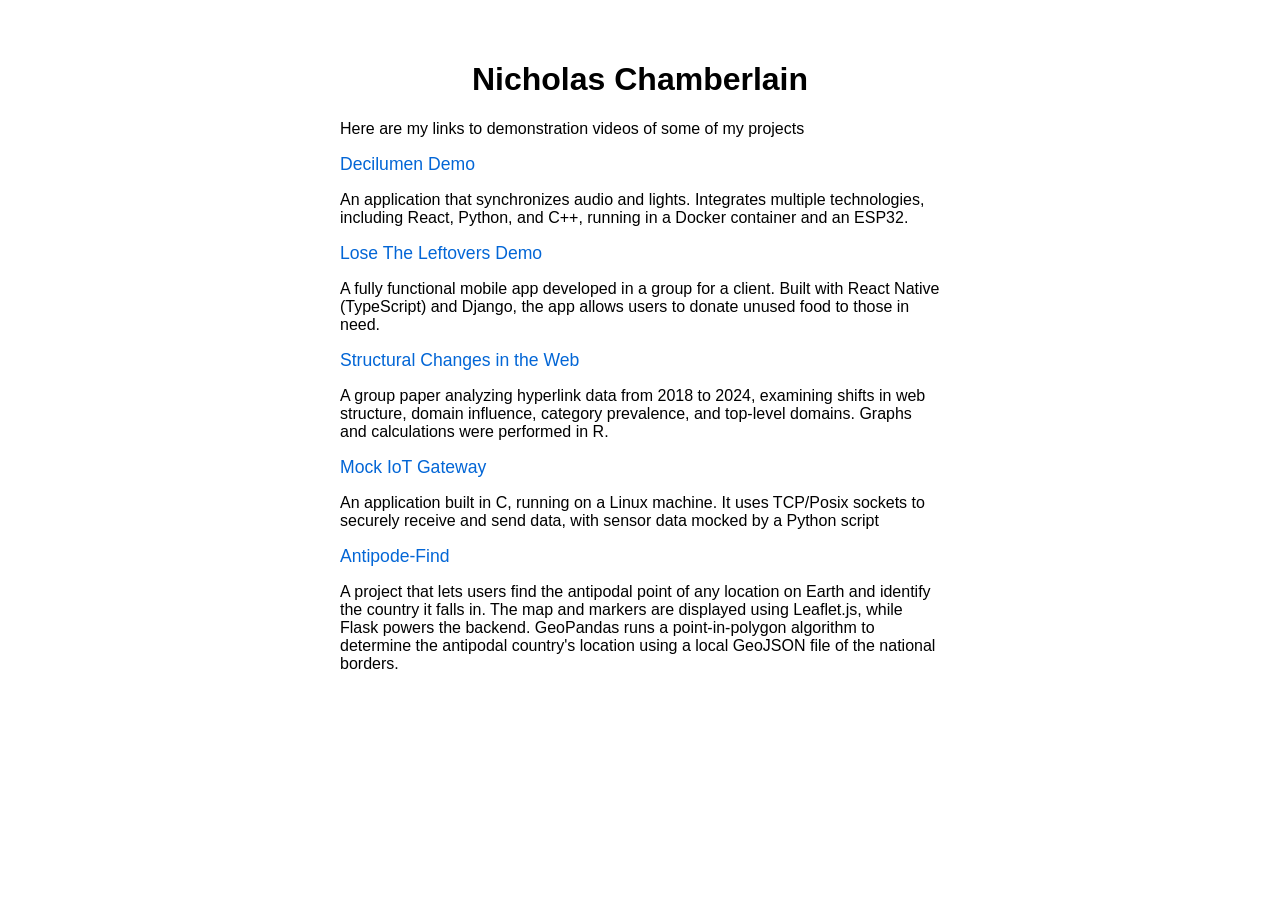
==== index.html @ 5fef7ead "Update index.html" ====
<!DOCTYPE html>
<html lang="en">
<head>
  <meta charset="UTF-8">
  <title>Nicholas Chamberlain</title>
  <style>
    body { font-family: sans-serif; max-width: 600px; margin: auto; padding: 40px; }
    h1 { text-align: center; }
    ul { list-style-type: none; padding: 0; }
    li { margin: 10px 0; }
    a { text-decoration: none; color: #0366d6; font-size: 1.1em; }
  </style>
</head>
<body>
  <h1>Nicholas Chamberlain</h1>
  <p>Here are my links to demonstration videos of some of my projects</p>
  <ul>
    <li><a href="https://www.youtube.com/watch?v=0EfuO3AA4Q0">Decilumen Demo</a></li>
    <p>An application that synchronizes audio and lights. Integrates multiple technologies, including React, Python, and C++, running in a Docker container and an ESP32.
    </p>

    <li><a href="https://youtu.be/0DKQyJ3vHas?si=szF1fRnaKMt0QOq_" target="_blank">Lose The Leftovers Demo</a></li>
    <p>A fully functional mobile app developed in a group for a client. Built with React Native (TypeScript) and Django, the app allows users to donate unused food to those in need.
    </p>

     <li><a href="https://drive.google.com/file/d/1gz-uMmsn5l0yyoIjHYPnlcxmEUeA1s6v/view?usp=sharing" target="_blank">Structural Changes in the Web</a></li>
    <p>A group paper analyzing hyperlink data from 2018 to 2024, examining shifts in web structure, domain influence, category prevalence, and top-level domains. Graphs and calculations were performed in R.
    </p>

    <li><a href="https://www.youtube.com/watch?v=sYsrcqG7rgM" target="_blank">Mock IoT Gateway</a></li>
    <p>An application built in C, running on a Linux machine. It uses TCP/Posix sockets to securely receive and send data, with sensor data mocked by a Python script
    </p>
    
    <li><a href="https://youtu.be/IVqIJdY92cY" target="_blank">Antipode-Find</a></li>
    <p>A project that lets users find the antipodal point of any location on Earth and identify the country it falls in. The map and markers are displayed using Leaflet.js, while Flask powers the backend. GeoPandas runs a point-in-polygon algorithm to determine the antipodal country's location using a local GeoJSON file of the national borders.</p>
 
  </ul>
</body>
</html>
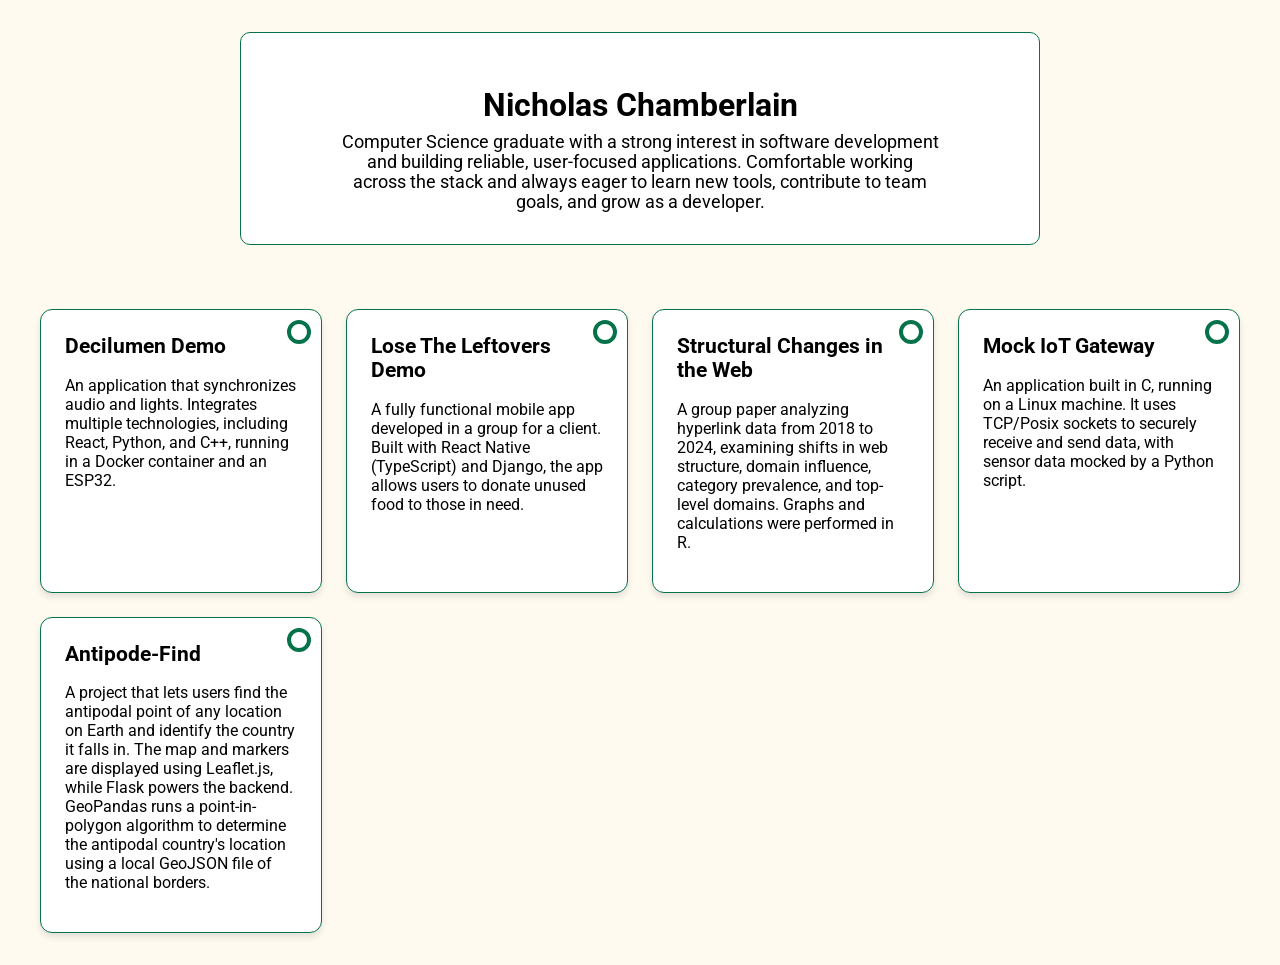
==== commit c78b88c2: "update index.html add style.css" ====
--- a/index.html
+++ b/index.html
@@ -3,37 +3,40 @@
 <head>
   <meta charset="UTF-8">
   <title>Nicholas Chamberlain</title>
-  <style>
-    body { font-family: sans-serif; max-width: 600px; margin: auto; padding: 40px; }
-    h1 { text-align: center; }
-    ul { list-style-type: none; padding: 0; }
-    li { margin: 10px 0; }
-    a { text-decoration: none; color: #0366d6; font-size: 1.1em; }
-  </style>
+  <link rel="stylesheet" href="style.css">
+  <link href="https://fonts.googleapis.com/css2?family=Roboto:wght@400;700&display=swap" rel="stylesheet">
 </head>
 <body>
-  <h1>Nicholas Chamberlain</h1>
-  <p>Here are my links to demonstration videos of some of my projects</p>
-  <ul>
-    <li><a href="https://www.youtube.com/watch?v=0EfuO3AA4Q0">Decilumen Demo</a></li>
-    <p>An application that synchronizes audio and lights. Integrates multiple technologies, including React, Python, and C++, running in a Docker container and an ESP32.
-    </p>
+  <header class="intro">
+    <h1>Nicholas Chamberlain</h1>
+    <p>Computer Science graduate with a strong interest in software development and building reliable, user-focused applications. Comfortable working across the stack and always eager to learn new tools, contribute to team goals, and grow as a developer.</p>
+  </header>
 
-    <li><a href="https://youtu.be/0DKQyJ3vHas?si=szF1fRnaKMt0QOq_" target="_blank">Lose The Leftovers Demo</a></li>
-    <p>A fully functional mobile app developed in a group for a client. Built with React Native (TypeScript) and Django, the app allows users to donate unused food to those in need.
-    </p>
+  <main class="projects">
+    <a href="https://www.youtube.com/watch?v=0EfuO3AA4Q0" class="project" target="_blank">
+      <h2>Decilumen Demo</h2>
+      <p>An application that synchronizes audio and lights. Integrates multiple technologies, including React, Python, and C++, running in a Docker container and an ESP32.</p>
+    </a>
 
-     <li><a href="https://drive.google.com/file/d/1gz-uMmsn5l0yyoIjHYPnlcxmEUeA1s6v/view?usp=sharing" target="_blank">Structural Changes in the Web</a></li>
-    <p>A group paper analyzing hyperlink data from 2018 to 2024, examining shifts in web structure, domain influence, category prevalence, and top-level domains. Graphs and calculations were performed in R.
-    </p>
+    <a href="https://youtu.be/0DKQyJ3vHas?si=szF1fRnaKMt0QOq_" class="project" target="_blank">
+      <h2>Lose The Leftovers Demo</h2>
+      <p>A fully functional mobile app developed in a group for a client. Built with React Native (TypeScript) and Django, the app allows users to donate unused food to those in need.</p>
+    </a>
 
-    <li><a href="https://www.youtube.com/watch?v=sYsrcqG7rgM" target="_blank">Mock IoT Gateway</a></li>
-    <p>An application built in C, running on a Linux machine. It uses TCP/Posix sockets to securely receive and send data, with sensor data mocked by a Python script
-    </p>
-    
-    <li><a href="https://youtu.be/IVqIJdY92cY" target="_blank">Antipode-Find</a></li>
-    <p>A project that lets users find the antipodal point of any location on Earth and identify the country it falls in. The map and markers are displayed using Leaflet.js, while Flask powers the backend. GeoPandas runs a point-in-polygon algorithm to determine the antipodal country's location using a local GeoJSON file of the national borders.</p>
- 
-  </ul>
+    <a href="https://drive.google.com/file/d/1PXnxJk0gNDGa-T24VVSGMdxv-8B5gOrL/view?usp=sharing" class="project" target="_blank">
+      <h2>Structural Changes in the Web</h2>
+      <p>A group paper analyzing hyperlink data from 2018 to 2024, examining shifts in web structure, domain influence, category prevalence, and top-level domains. Graphs and calculations were performed in R.</p>
+    </a>
+
+    <a href="https://www.youtube.com/watch?v=sYsrcqG7rgM" class="project" target="_blank">
+      <h2>Mock IoT Gateway</h2>
+      <p>An application built in C, running on a Linux machine. It uses TCP/Posix sockets to securely receive and send data, with sensor data mocked by a Python script.</p>
+    </a>
+
+    <a href="https://youtu.be/IVqIJdY92cY" class="project" target="_blank">
+      <h2>Antipode-Find</h2>
+      <p>A project that lets users find the antipodal point of any location on Earth and identify the country it falls in. The map and markers are displayed using Leaflet.js, while Flask powers the backend. GeoPandas runs a point-in-polygon algorithm to determine the antipodal country's location using a local GeoJSON file of the national borders.</p>
+    </a>
+  </main>
 </body>
 </html>
--- a/style.css
+++ b/style.css
@@ -0,0 +1,101 @@
+body {
+  font-family: 'Roboto', sans-serif;
+  background-color: #fffaf0;
+  color: #000;
+  margin: 0;
+  padding: 0;
+}
+
+header.intro {
+  position: relative;
+  text-align: center;
+  padding: 2rem 1rem;
+  margin: 2rem;
+  margin-left: 15rem;
+  margin-right: 15rem;
+  border-radius: 10px;
+  border: 1px solid #05724a;
+  background: #fff;
+}
+
+header.intro::after {
+  content: "";
+  position: absolute;
+  border-radius: 50%;
+}
+
+header.intro h1 {
+  margin-bottom: 0.5rem;
+  font-size: 2rem;
+}
+
+header.intro p {
+  max-width: 600px;
+  margin: auto;
+  font-size: 1.1rem;
+}
+
+main.projects {
+  display: grid;
+  grid-template-columns: repeat(auto-fit, minmax(280px, 1fr));
+  gap: 1.5rem;
+  padding: 2rem;
+  max-width: 1200px;
+  margin: auto;
+}
+
+.project {
+  position: relative;
+  display: block;
+  background: #fff;
+  border-radius: 12px;
+  border: 1px solid #05724a;
+  padding: 1.5rem;
+  box-shadow: 0 4px 6px rgba(0,0,0,0.1);
+  transition: transform 0.2s ease, box-shadow 0.2s ease;
+  text-decoration: none;
+  color: inherit;
+}
+
+.project::after {
+  content: "";
+  position: absolute;
+  top: 10px;
+  right: 10px;
+  width: 16px;
+  height: 16px;
+  border: 4px solid #05724a;
+  border-radius: 50%;
+  transition: transform 0.2s ease, border-width 0.2s ease;
+}
+
+.project:hover::after {
+  transform: scale(1.3);
+  border-width: 6px; 
+}
+
+.project:hover {
+  transform: translateY(-5px) scale(1.02);
+  box-shadow: 0 8px 16px rgba(0,0,0,0.15);
+}
+
+.project h2 {
+  color: black;
+  margin-top: 0;
+  font-size: 1.3rem;
+}
+
+@media (max-width: 600px) {
+  header.intro {
+    margin-left: 1rem;
+    margin-right: 1rem;
+  }
+
+  header.intro h1 {
+    font-size: 1.5rem;
+  }
+  
+  header.intro p {
+    font-size: 1rem;
+  }
+}
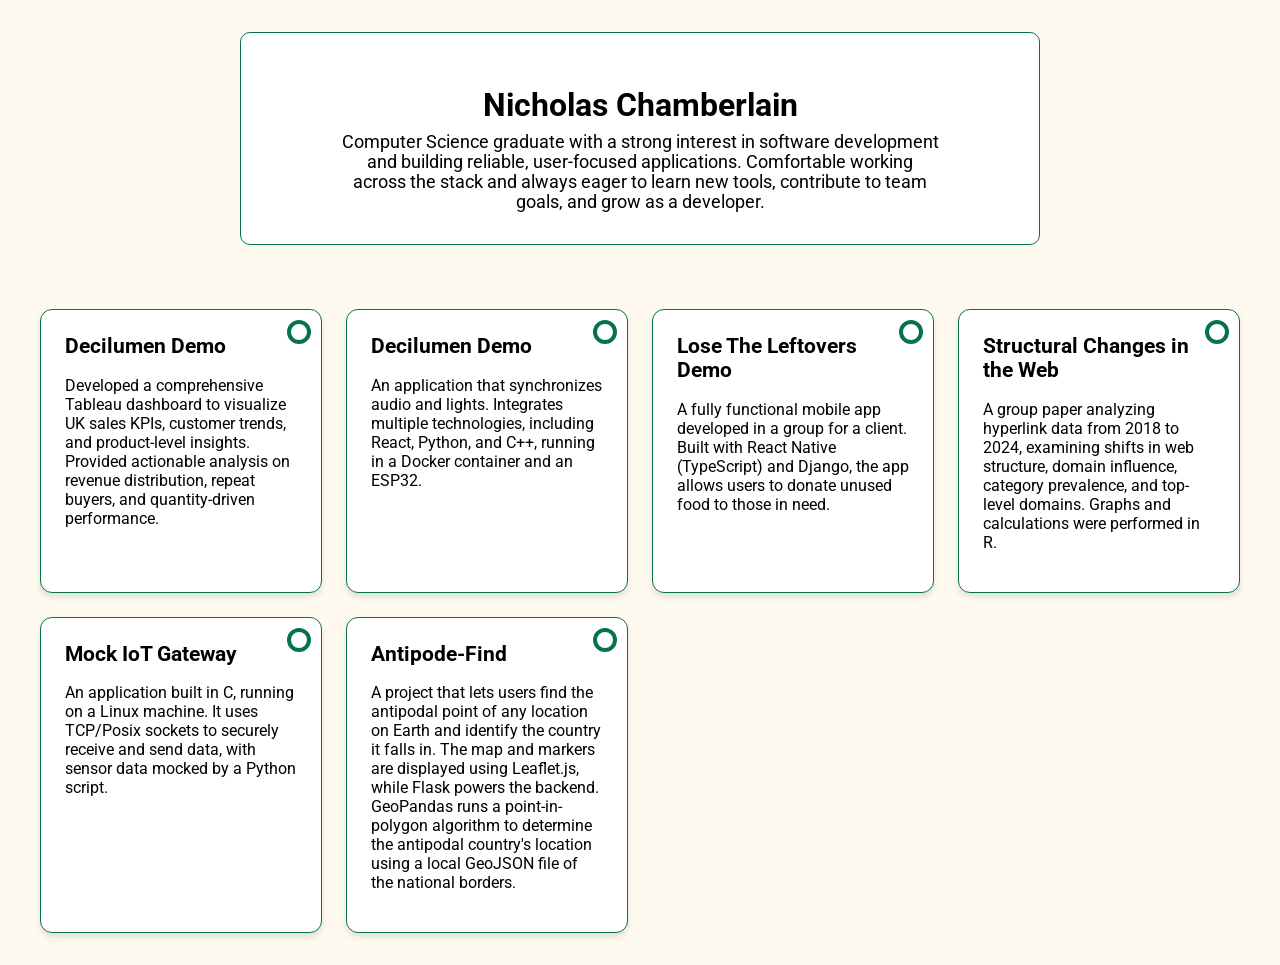
==== commit c8c9d6c2: "Update index.html" ====
--- a/index.html
+++ b/index.html
@@ -13,6 +13,11 @@
   </header>
 
   <main class="projects">
+    <a href="https://public.tableau.com/app/profile/nicholas.chamberlain5523/viz/UKSalesDashboard-H22019/Dashboard3?publish=yes" class="project" target="_blank">
+      <h2>Decilumen Demo</h2>
+      <p>Developed a comprehensive Tableau dashboard to visualize UK sales KPIs, customer trends, and product-level insights. Provided actionable analysis on revenue distribution, repeat buyers, and quantity-driven performance.</p>
+    </a>
+    
     <a href="https://www.youtube.com/watch?v=0EfuO3AA4Q0" class="project" target="_blank">
       <h2>Decilumen Demo</h2>
       <p>An application that synchronizes audio and lights. Integrates multiple technologies, including React, Python, and C++, running in a Docker container and an ESP32.</p>
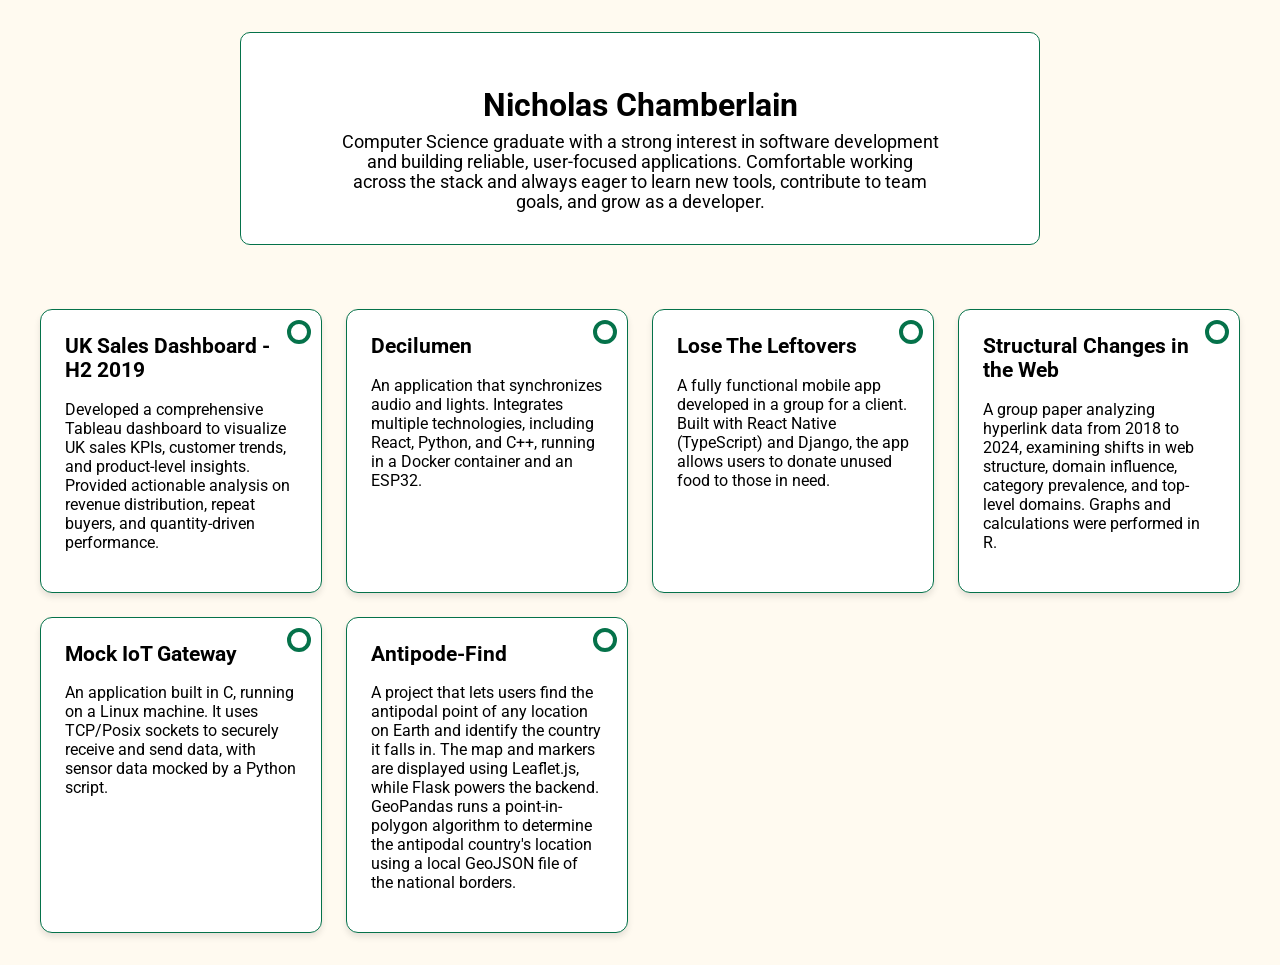
==== commit 1b9537cc: "Update index.html" ====
--- a/index.html
+++ b/index.html
@@ -14,17 +14,17 @@
 
   <main class="projects">
     <a href="https://public.tableau.com/app/profile/nicholas.chamberlain5523/viz/UKSalesDashboard-H22019/Dashboard3?publish=yes" class="project" target="_blank">
-      <h2>Decilumen Demo</h2>
+      <h2>UK Sales Dashboard - H2 2019</h2>
       <p>Developed a comprehensive Tableau dashboard to visualize UK sales KPIs, customer trends, and product-level insights. Provided actionable analysis on revenue distribution, repeat buyers, and quantity-driven performance.</p>
     </a>
     
     <a href="https://www.youtube.com/watch?v=0EfuO3AA4Q0" class="project" target="_blank">
-      <h2>Decilumen Demo</h2>
+      <h2>Decilumen</h2>
       <p>An application that synchronizes audio and lights. Integrates multiple technologies, including React, Python, and C++, running in a Docker container and an ESP32.</p>
     </a>
 
     <a href="https://youtu.be/0DKQyJ3vHas?si=szF1fRnaKMt0QOq_" class="project" target="_blank">
-      <h2>Lose The Leftovers Demo</h2>
+      <h2>Lose The Leftovers</h2>
       <p>A fully functional mobile app developed in a group for a client. Built with React Native (TypeScript) and Django, the app allows users to donate unused food to those in need.</p>
     </a>
 
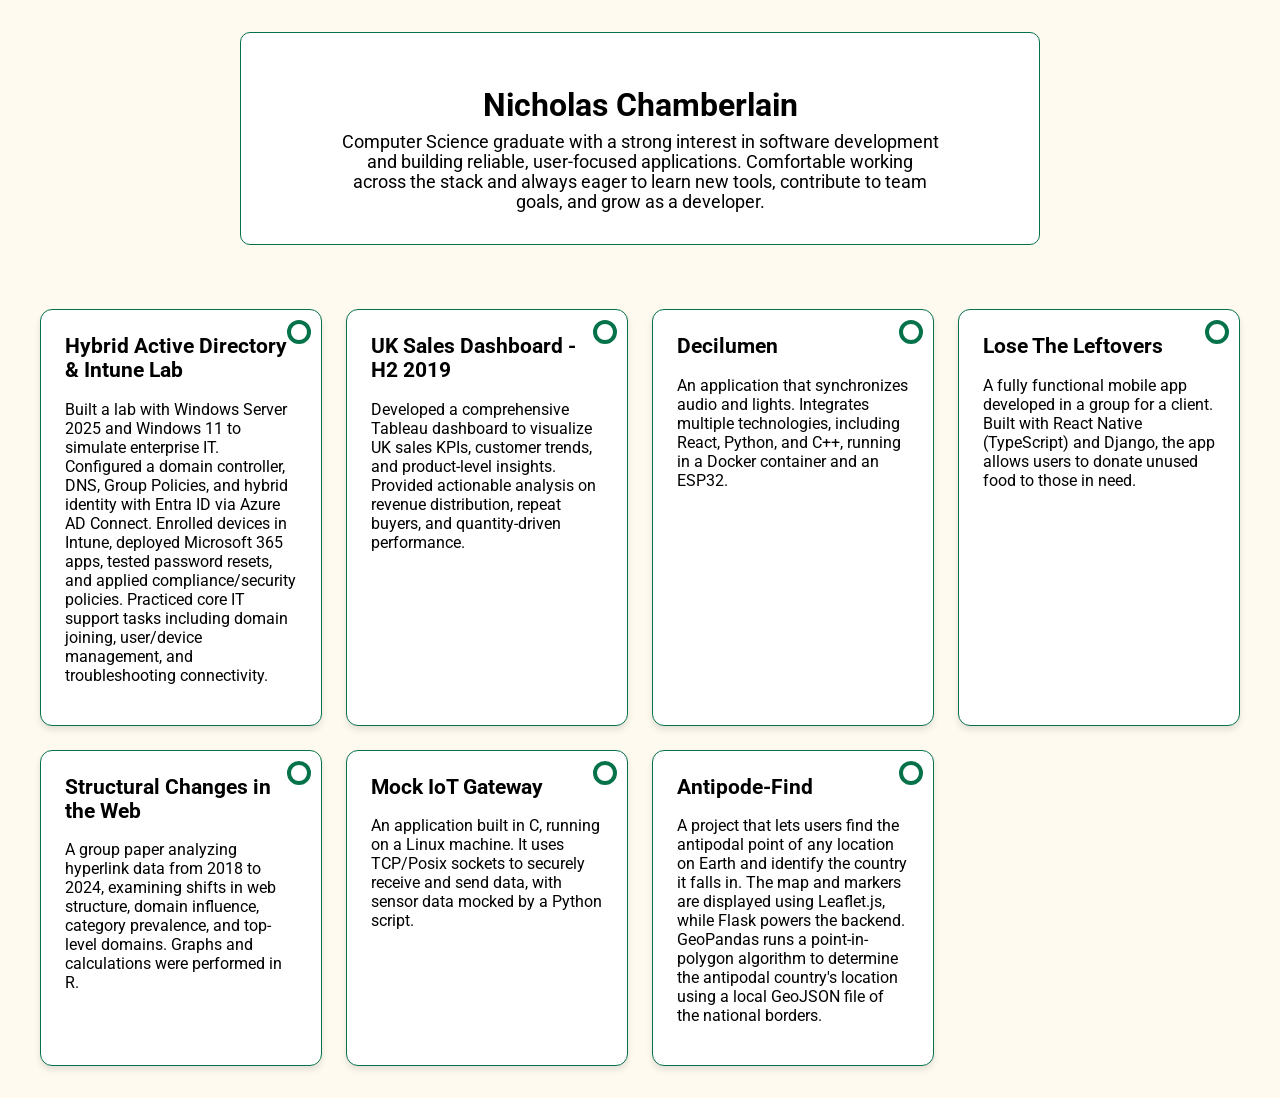
==== commit 21636714: "Update index.html" ====
--- a/index.html
+++ b/index.html
@@ -13,6 +13,12 @@
   </header>
 
   <main class="projects">
+
+    <a href="https://drive.google.com/file/d/12hNolqijaTYq5ywdYjmuxiqraVa0AJoe/view?usp=sharing" class="project" target="_blank">
+      <h2>Hybrid Active Directory & Intune Lab</h2>
+      <p>Built a lab with Windows Server 2025 and Windows 11 to simulate enterprise IT. Configured a domain controller, DNS, Group Policies, and hybrid identity with Entra ID via Azure AD Connect. Enrolled devices in Intune, deployed Microsoft 365 apps, tested password resets, and applied compliance/security policies.	Practiced core IT support tasks including domain joining, user/device management, and troubleshooting connectivity.</p>
+    </a>
+    
     <a href="https://public.tableau.com/app/profile/nicholas.chamberlain5523/viz/UKSalesDashboard-H22019/Dashboard3?publish=yes" class="project" target="_blank">
       <h2>UK Sales Dashboard - H2 2019</h2>
       <p>Developed a comprehensive Tableau dashboard to visualize UK sales KPIs, customer trends, and product-level insights. Provided actionable analysis on revenue distribution, repeat buyers, and quantity-driven performance.</p>
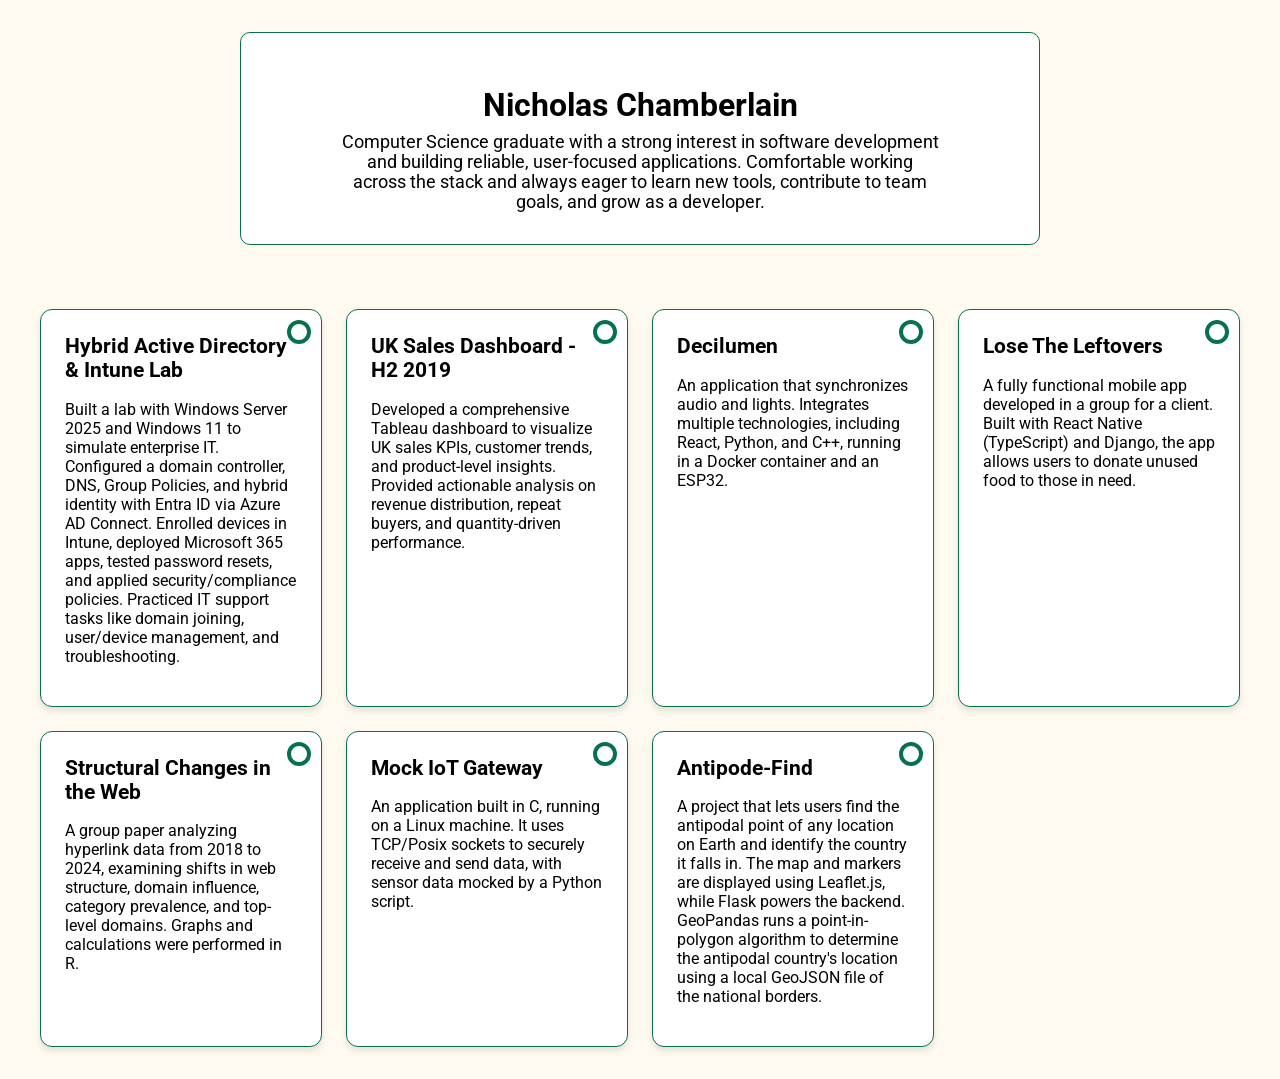
==== commit 83b0edf9: "Update index.html" ====
--- a/index.html
+++ b/index.html
@@ -16,7 +16,7 @@
 
     <a href="https://drive.google.com/file/d/12hNolqijaTYq5ywdYjmuxiqraVa0AJoe/view?usp=sharing" class="project" target="_blank">
       <h2>Hybrid Active Directory & Intune Lab</h2>
-      <p>Built a lab with Windows Server 2025 and Windows 11 to simulate enterprise IT. Configured a domain controller, DNS, Group Policies, and hybrid identity with Entra ID via Azure AD Connect. Enrolled devices in Intune, deployed Microsoft 365 apps, tested password resets, and applied compliance/security policies.	Practiced core IT support tasks including domain joining, user/device management, and troubleshooting connectivity.</p>
+      <p>Built a lab with Windows Server 2025 and Windows 11 to simulate enterprise IT. Configured a domain controller, DNS, Group Policies, and hybrid identity with Entra ID via Azure AD Connect. Enrolled devices in Intune, deployed Microsoft 365 apps, tested password resets, and applied security/compliance policies. Practiced IT support tasks like domain joining, user/device management, and troubleshooting.</p>
     </a>
     
     <a href="https://public.tableau.com/app/profile/nicholas.chamberlain5523/viz/UKSalesDashboard-H22019/Dashboard3?publish=yes" class="project" target="_blank">
